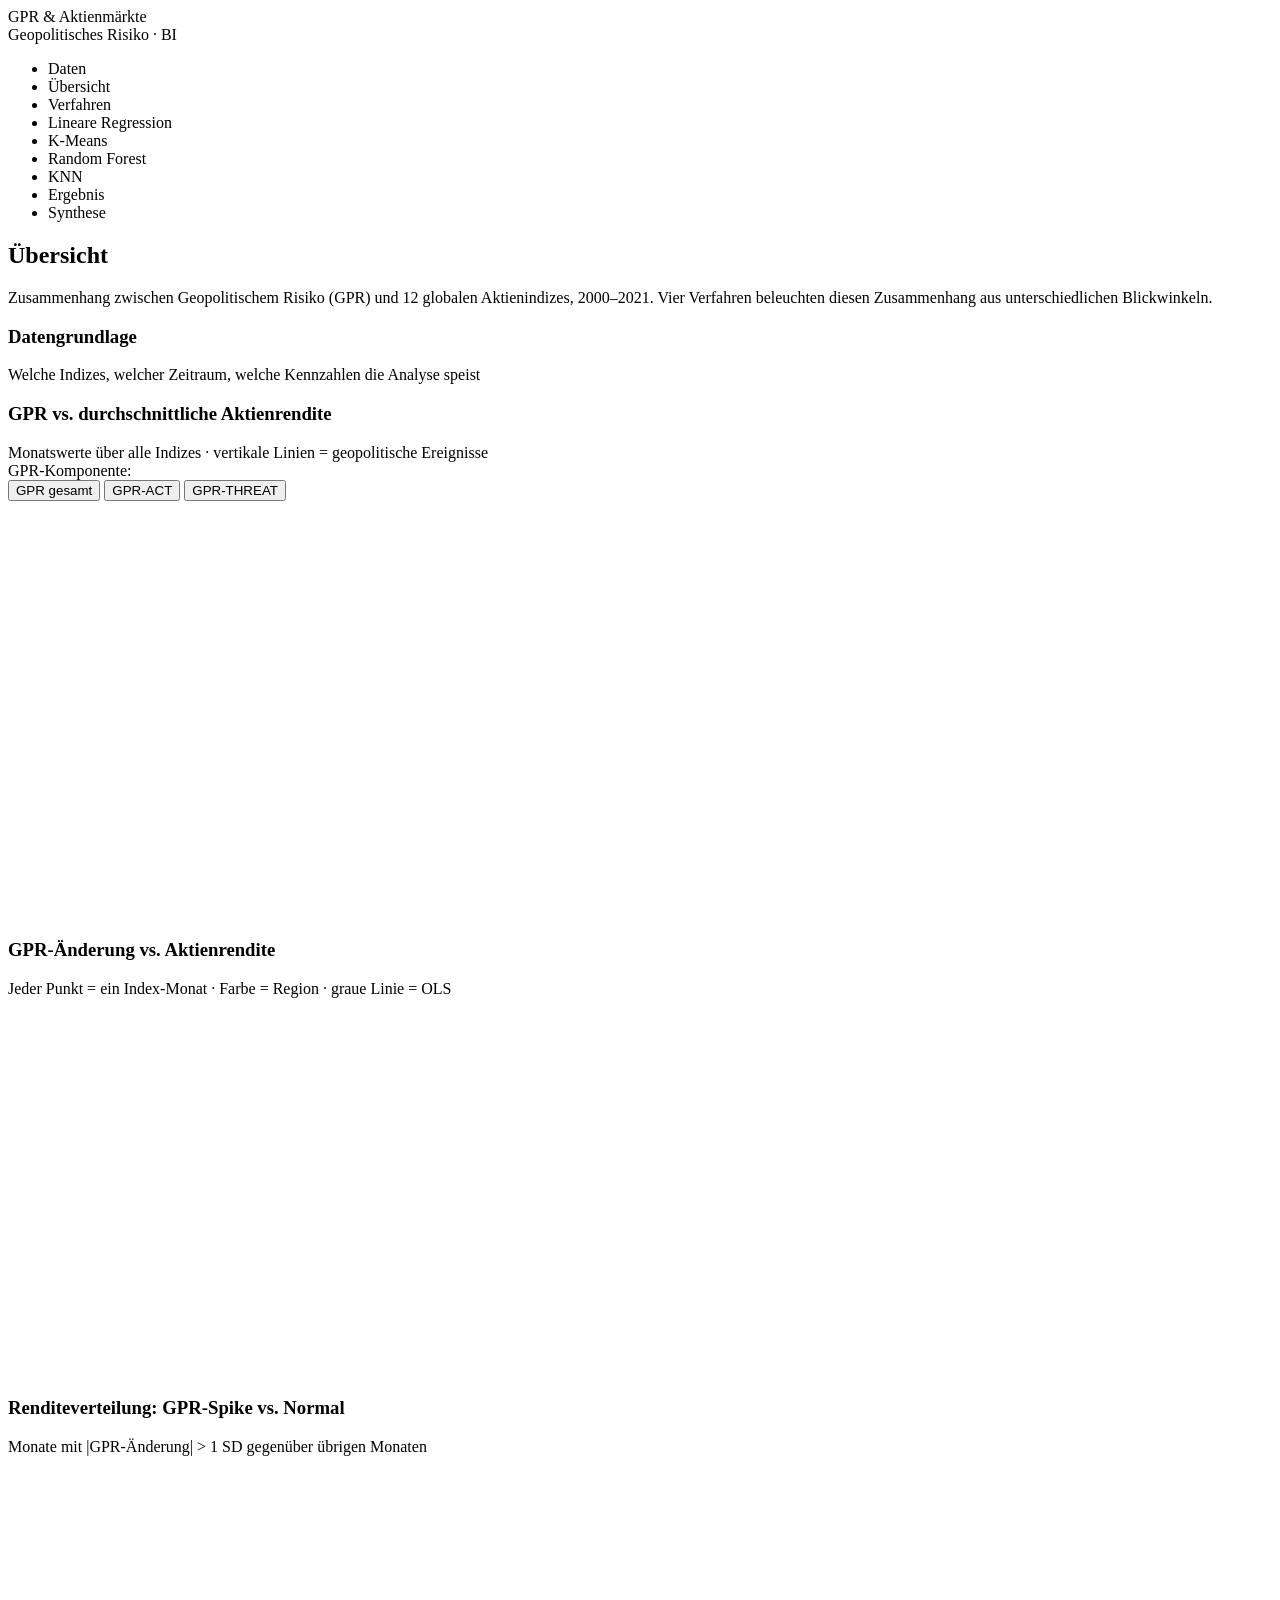
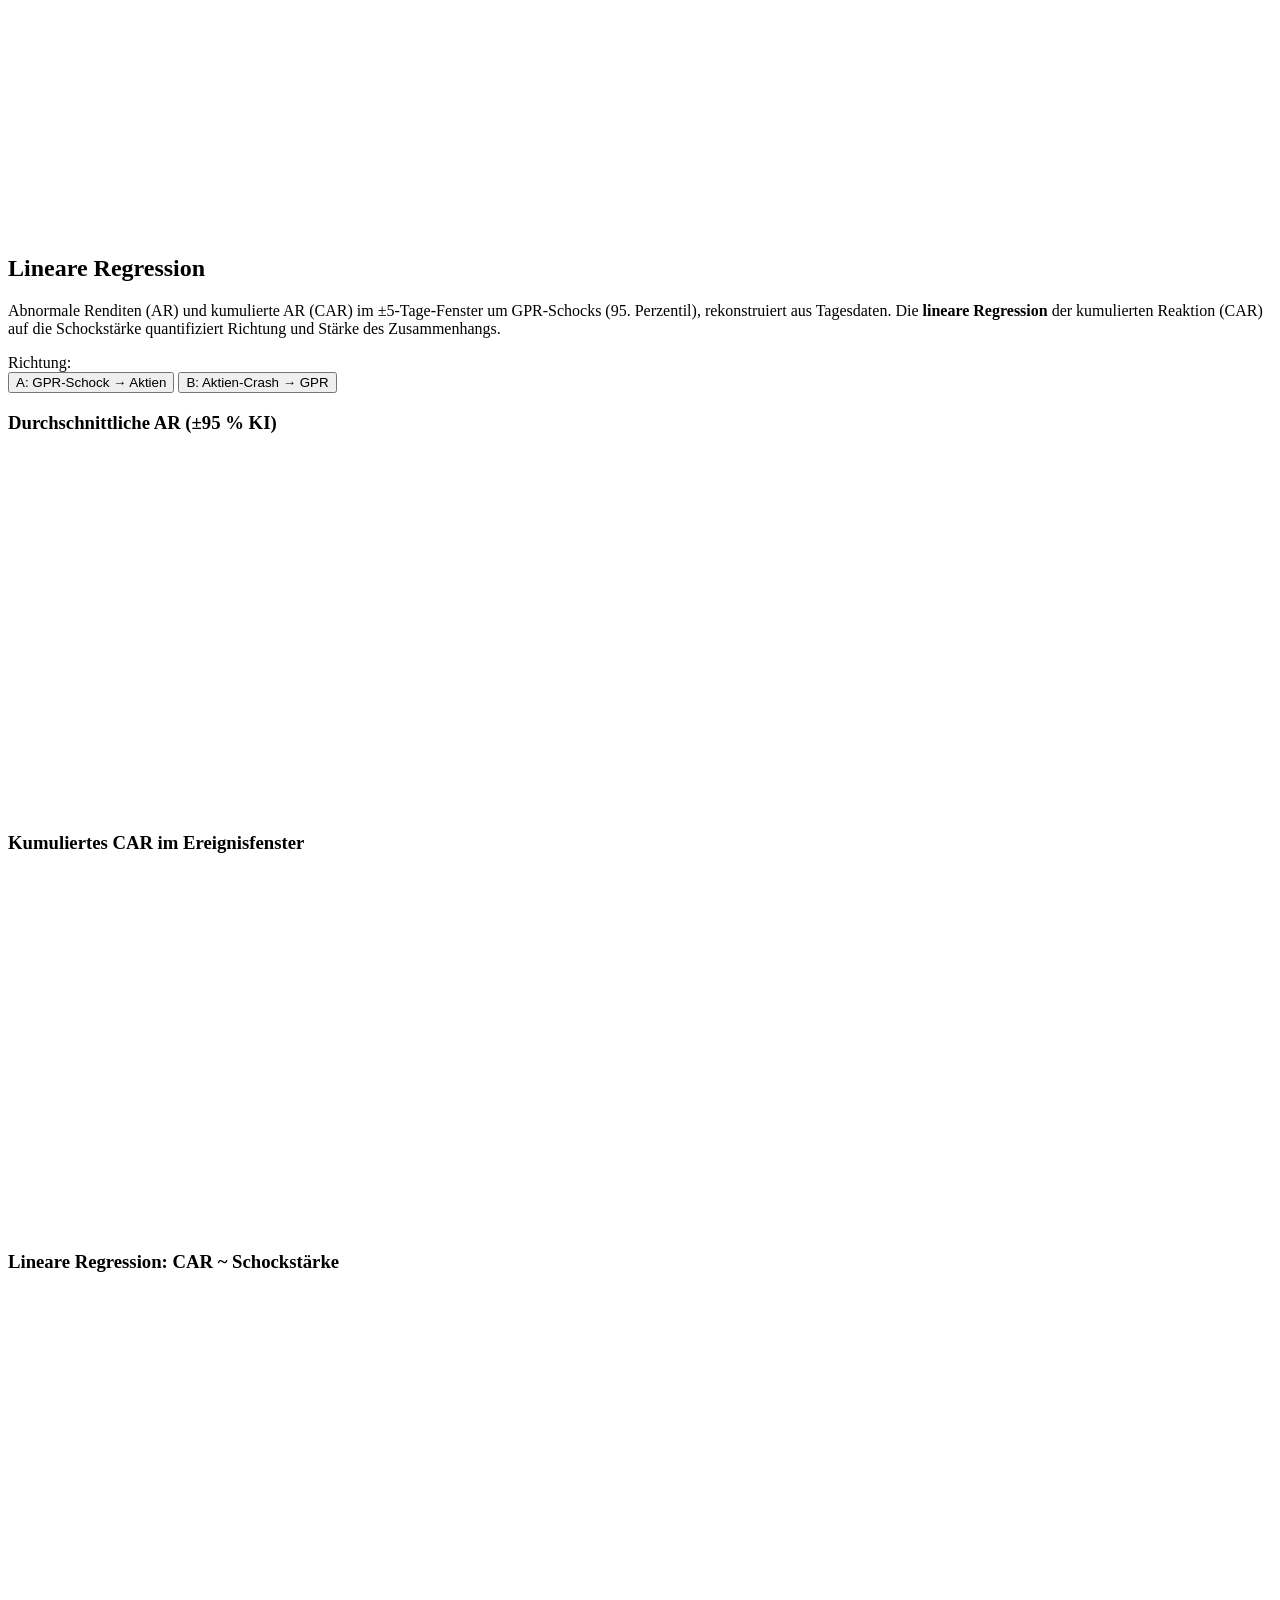
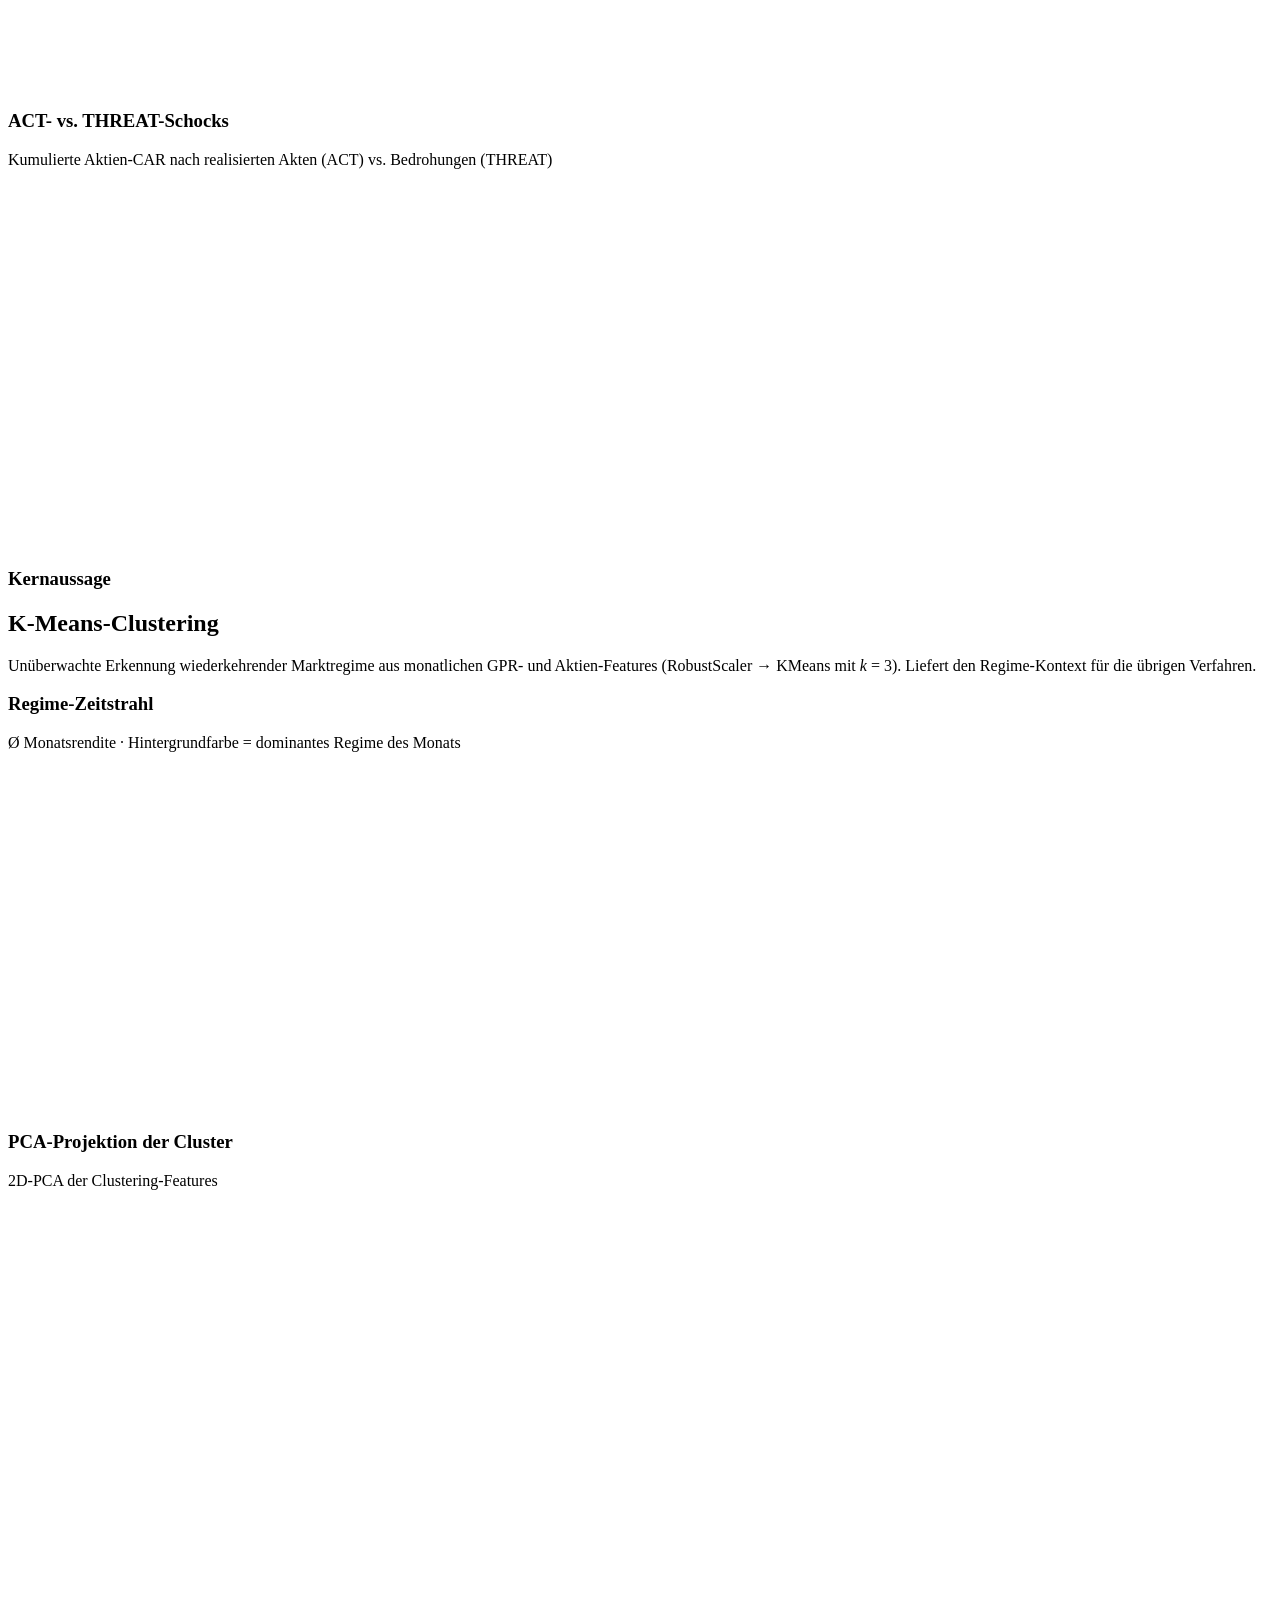
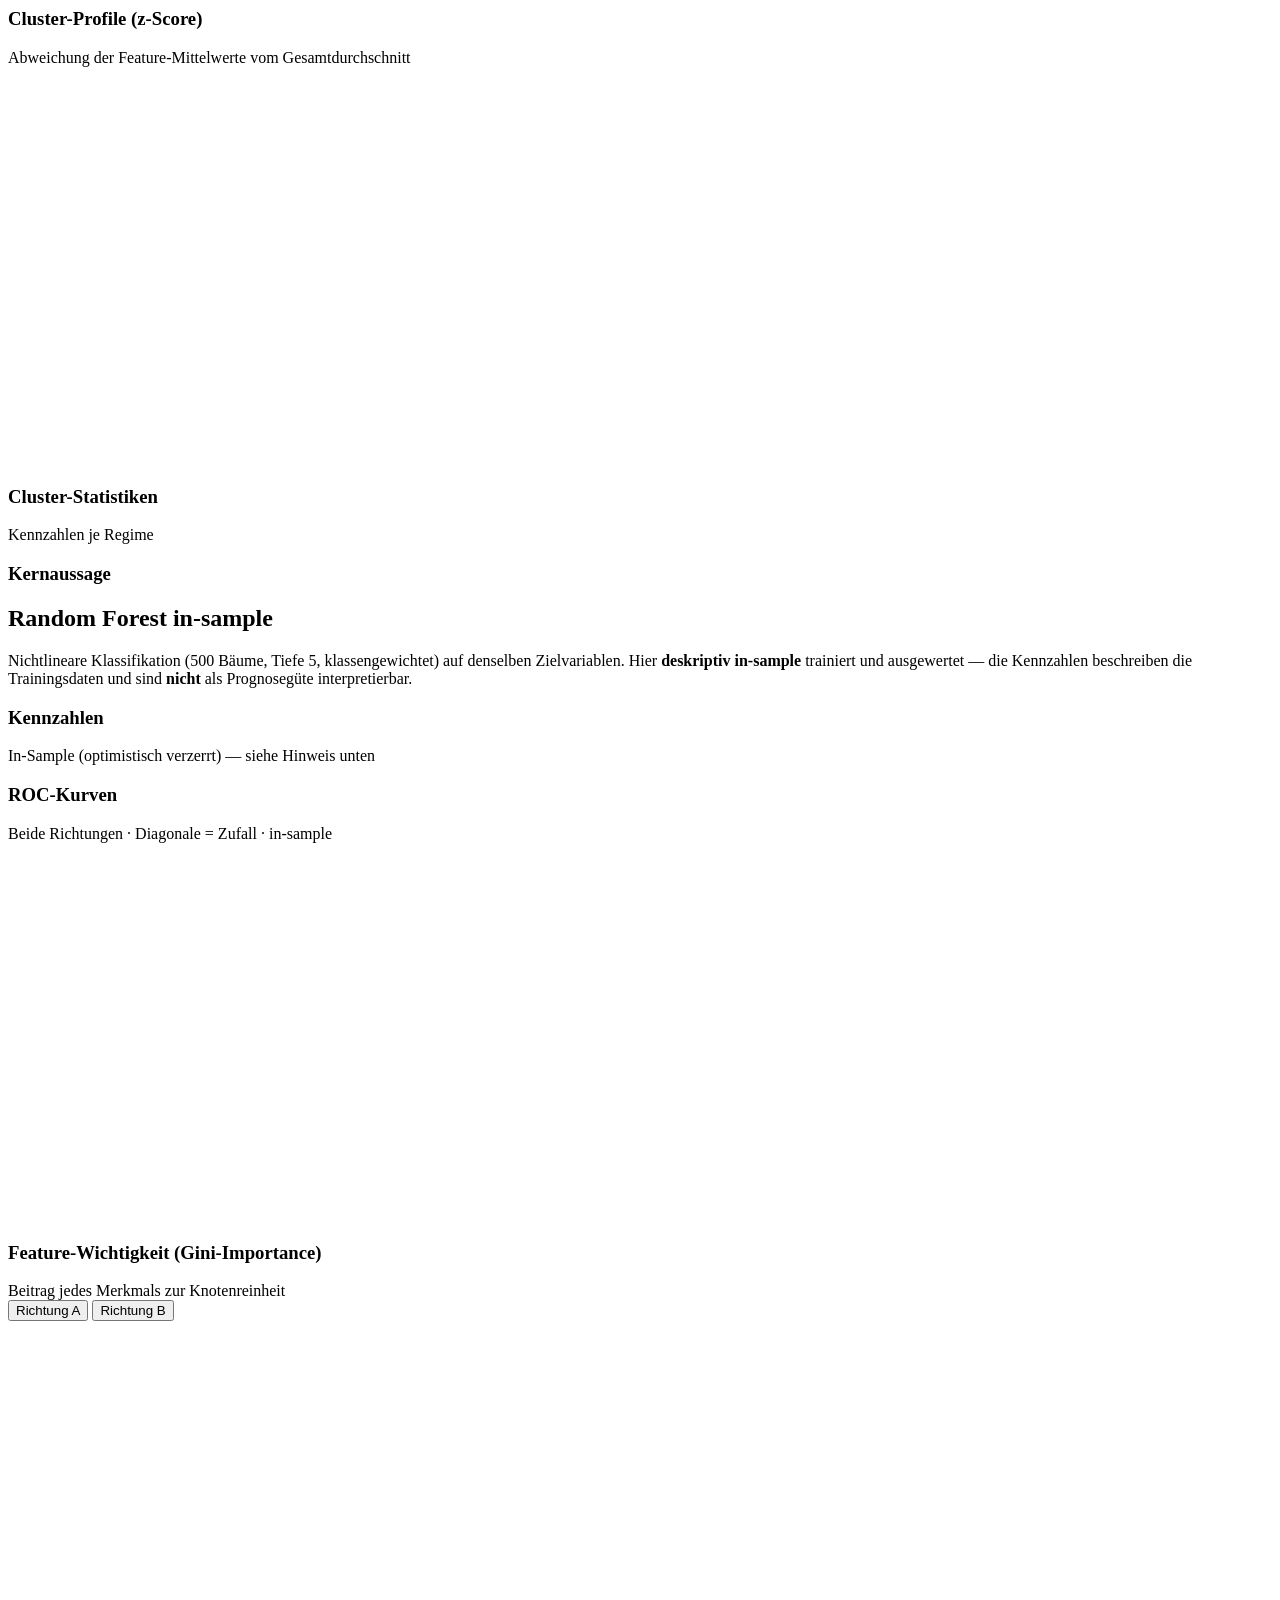
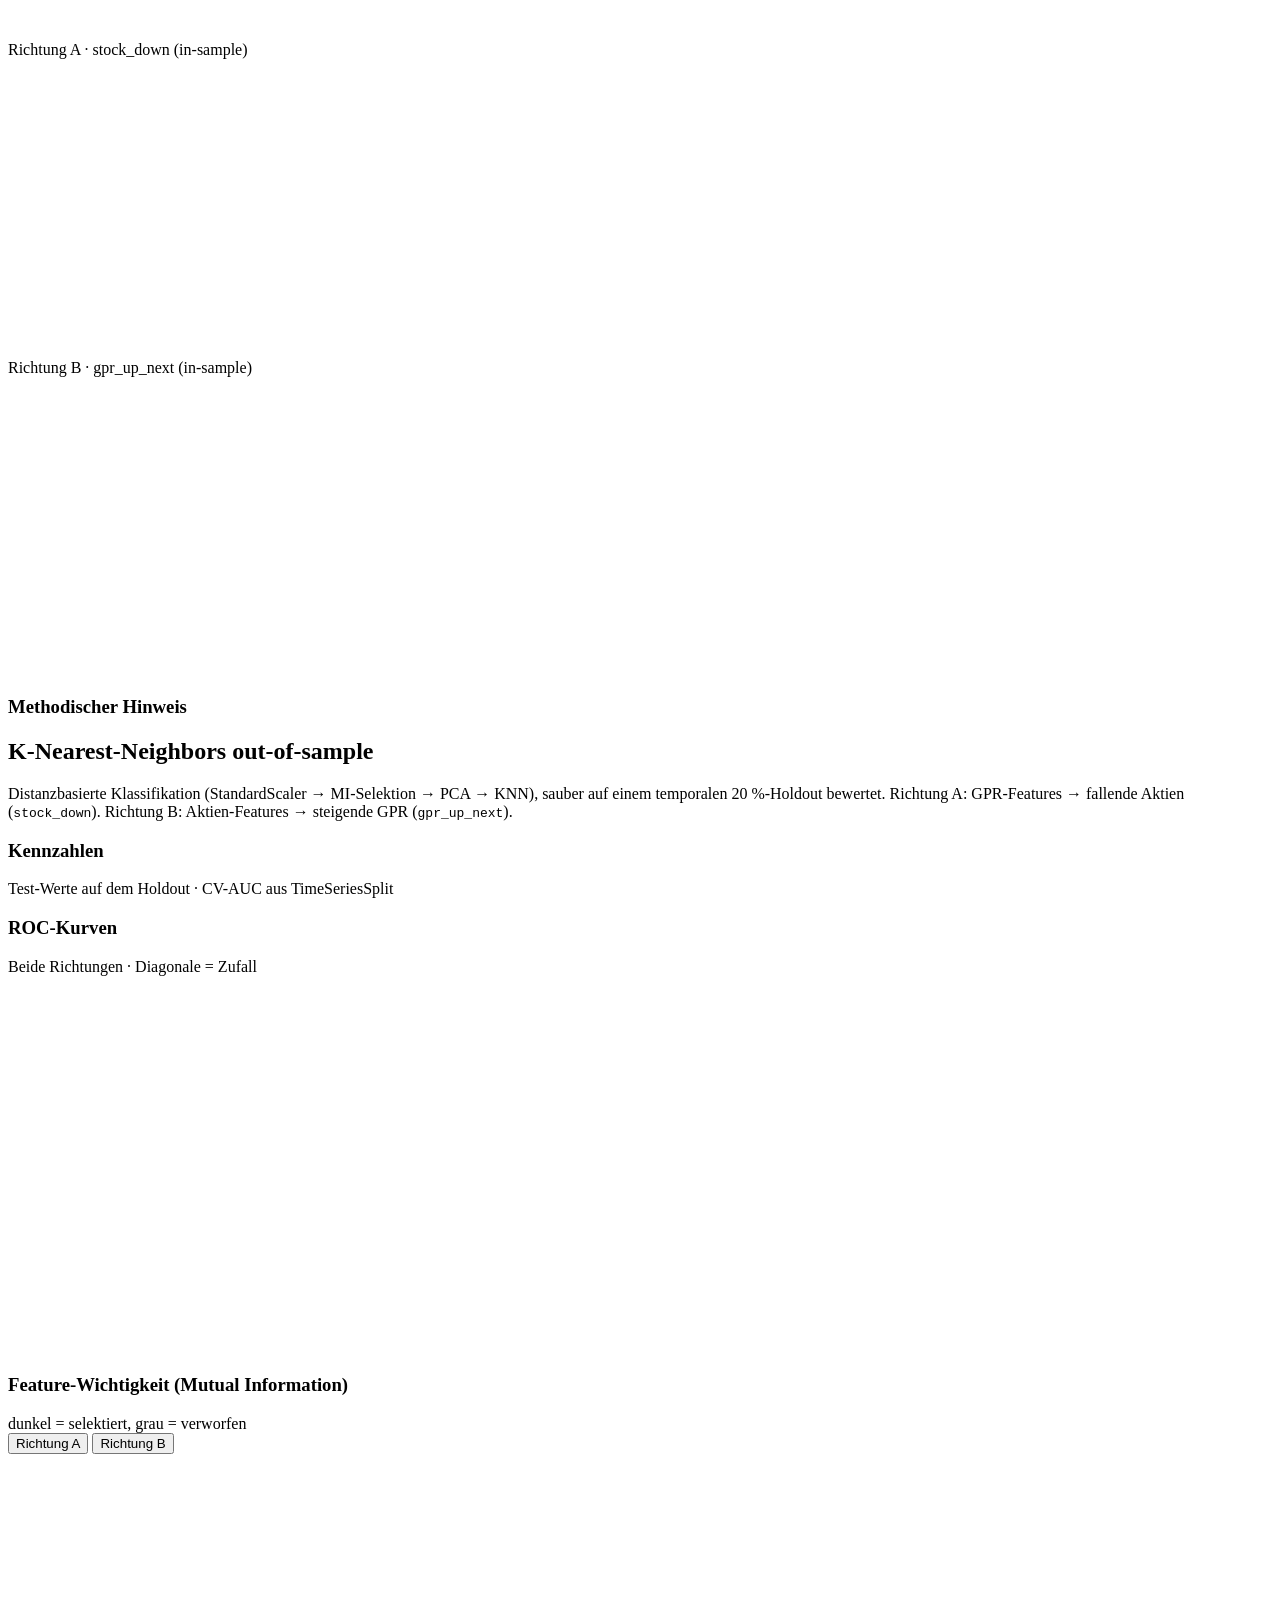
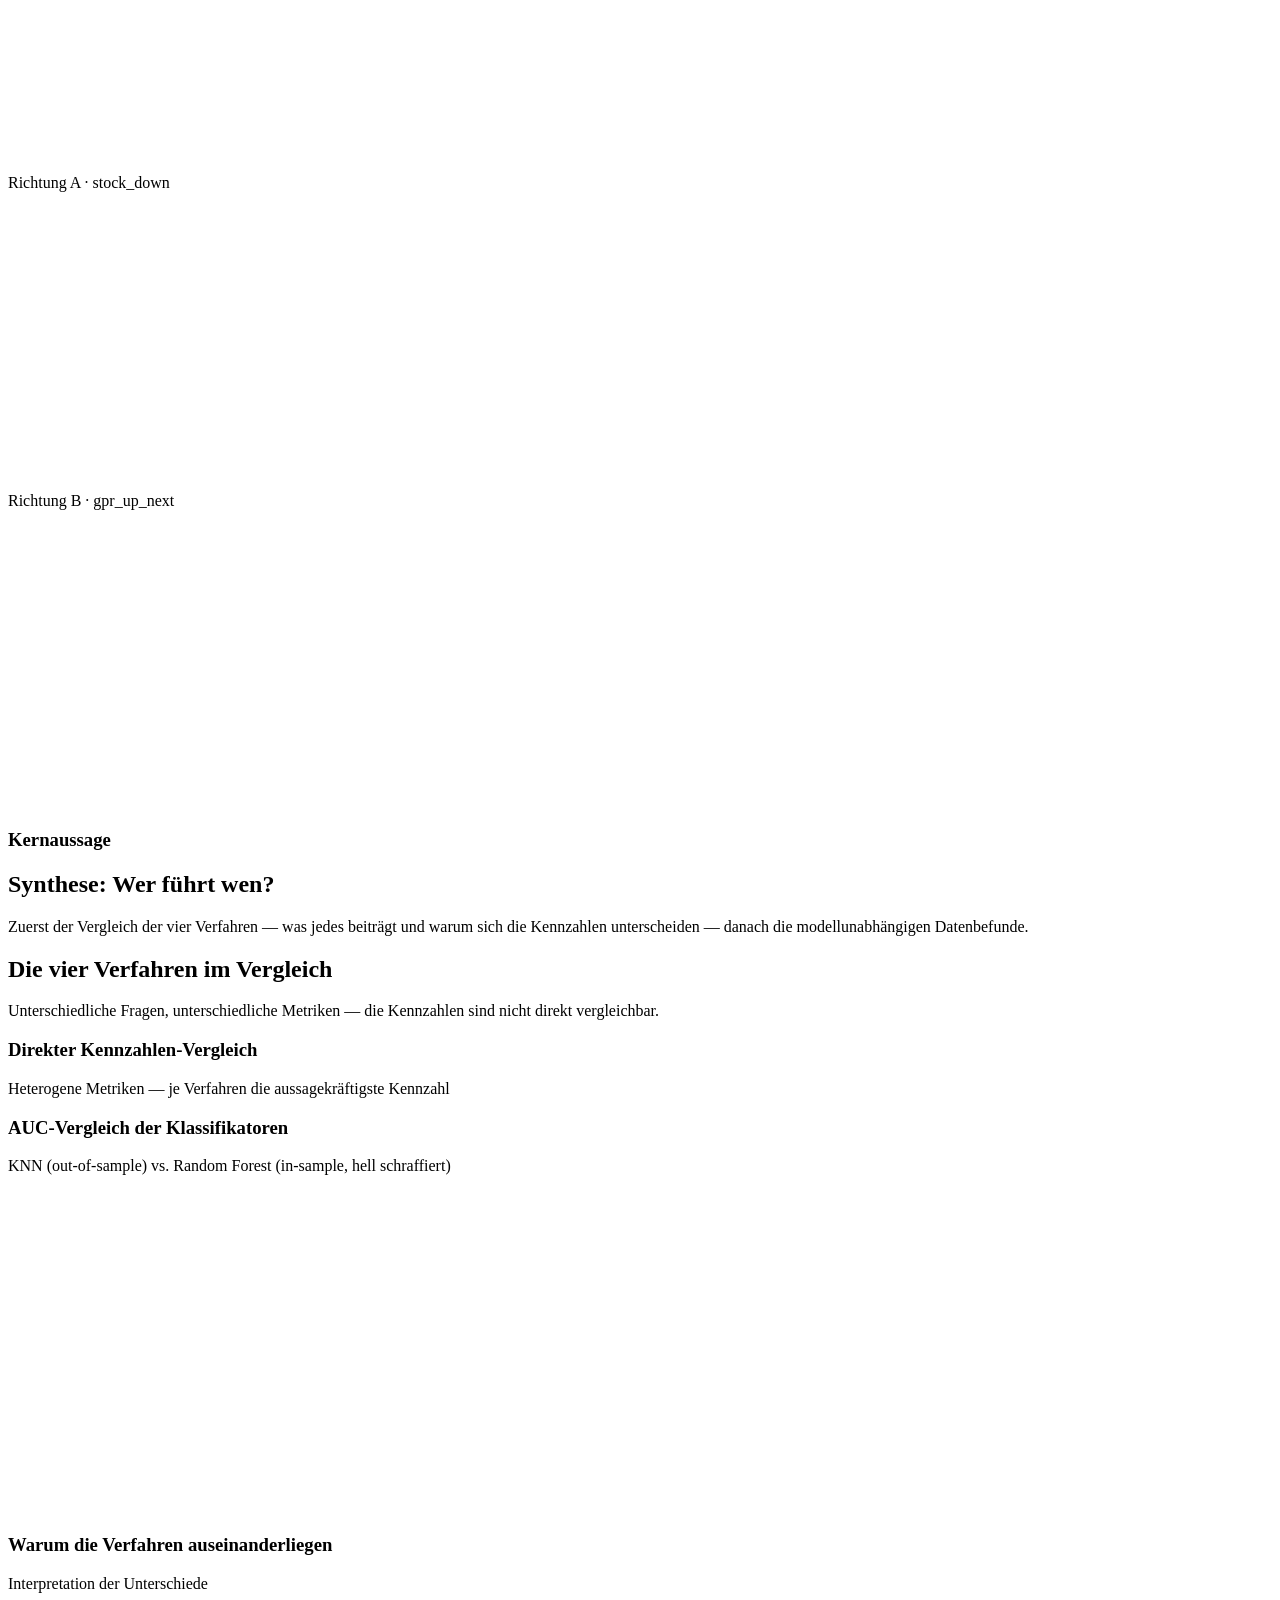
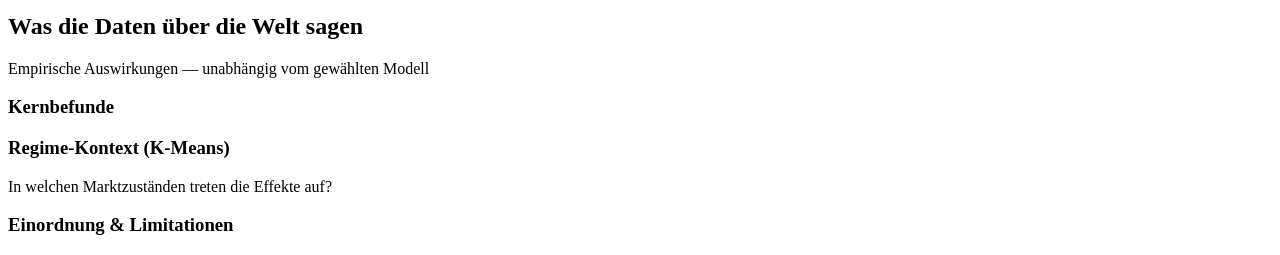
==== index.html @ 1acfd1d3 "move index" ====
<!DOCTYPE html>
<html lang="de">
<head>
  <meta charset="UTF-8">
  <meta name="viewport" content="width=device-width, initial-scale=1.0">
  <title>GPR &amp; Aktienmärkte</title>
  <link rel="stylesheet" href="styles.css">
  <script src="plotly.min.js" charset="utf-8"></script>
</head>
<body>
<div class="app">
  <!-- ===================== SIDEBAR ===================== -->
  <aside class="sidebar">
    <div class="sidebar-title">GPR &amp; Aktienmärkte</div>
    <div class="sidebar-subtitle">Geopolitisches Risiko · BI</div>

    <ul class="nav" id="nav">
      <li class="nav-group">Daten</li>
      <li class="nav-item active" data-target="overview">Übersicht</li>
      <li class="nav-group">Verfahren</li>
      <li class="nav-item" data-target="events">Lineare Regression</li>
      <li class="nav-item" data-target="kmeans">K-Means</li>
      <li class="nav-item" data-target="rf">Random Forest</li>
      <li class="nav-item" data-target="knn">KNN</li>
      <li class="nav-group">Ergebnis</li>
      <li class="nav-item" data-target="synthesis">Synthese</li>
    </ul>

    <div class="sidebar-foot" id="foot"></div>
  </aside>

  <!-- ===================== MAIN ===================== -->
  <main class="main">

    <!-- 1. ÜBERSICHT -->
    <section class="section active" id="overview">
      <div class="section-header">
        <h1>Übersicht</h1>
        <p>Zusammenhang zwischen Geopolitischem Risiko (GPR) und 12 globalen Aktienindizes, 2000–2021. Vier Verfahren beleuchten diesen Zusammenhang aus unterschiedlichen Blickwinkeln.</p>
      </div>
      <div class="kpi-row" id="kpi-row"></div>

      <div class="grid cols-1">
        <div class="card">
          <h3>Datengrundlage</h3>
          <div class="card-sub">Welche Indizes, welcher Zeitraum, welche Kennzahlen die Analyse speist</div>
          <div class="databasis" id="ov-databasis"></div>
        </div>
      </div>

      <div class="grid cols-1">
        <div class="card">
          <h3>GPR vs. durchschnittliche Aktienrendite</h3>
          <div class="card-sub">Monatswerte über alle Indizes · vertikale Linien = geopolitische Ereignisse</div>
          <div class="controls">
            <label>GPR-Komponente:</label>
            <div class="toggle-group" id="ov-gpr-toggle">
              <button class="active" data-v="gprd_mean">GPR gesamt</button>
              <button data-v="gprd_act_mean">GPR-ACT</button>
              <button data-v="gprd_threat_mean">GPR-THREAT</button>
            </div>
          </div>
          <div class="chart" id="ov-timeseries" style="height:420px"></div>
        </div>
      </div>

      <div class="grid cols-2">
        <div class="card">
          <h3>GPR-Änderung vs. Aktienrendite</h3>
          <div class="card-sub">Jeder Punkt = ein Index-Monat · Farbe = Region · graue Linie = OLS</div>
          <div class="chart" id="ov-scatter" style="height:380px"></div>
        </div>
        <div class="card">
          <h3>Renditeverteilung: GPR-Spike vs. Normal</h3>
          <div class="card-sub">Monate mit |GPR-Änderung| &gt; 1 SD gegenüber übrigen Monaten</div>
          <div class="chart" id="ov-box" style="height:380px"></div>
        </div>
      </div>
    </section>

    <!-- 2. LINEARE REGRESSION (Event-Studie) -->
    <section class="section" id="events">
      <div class="section-header">
        <h1>Lineare Regression</h1>
        <p>Abnormale Renditen (AR) und kumulierte AR (CAR) im ±5-Tage-Fenster um GPR-Schocks (95. Perzentil), rekonstruiert aus Tagesdaten. Die <b>lineare Regression</b> der kumulierten Reaktion (CAR) auf die Schockstärke quantifiziert Richtung und Stärke des Zusammenhangs.</p>
      </div>

      <div class="controls">
        <label>Richtung:</label>
        <div class="toggle-group" id="ev-dir-toggle">
          <button class="active" data-v="A">A: GPR-Schock → Aktien</button>
          <button data-v="B">B: Aktien-Crash → GPR</button>
        </div>
      </div>

      <div class="grid cols-2">
        <div class="card">
          <h3>Durchschnittliche AR (±95 % KI)</h3>
          <div class="card-sub" id="ev-ar-sub"></div>
          <div class="chart" id="ev-ar" style="height:360px"></div>
        </div>
        <div class="card">
          <h3>Kumuliertes CAR im Ereignisfenster</h3>
          <div class="card-sub" id="ev-car-sub"></div>
          <div class="chart" id="ev-car" style="height:360px"></div>
        </div>
      </div>

      <div class="grid cols-1">
        <div class="card">
          <h3>Lineare Regression: CAR ~ Schockstärke</h3>
          <div class="card-sub" id="ev-reg-sub"></div>
          <div class="chart" id="ev-reg" style="height:400px"></div>
        </div>
      </div>

      <div class="grid cols-1">
        <div class="card">
          <h3>ACT- vs. THREAT-Schocks</h3>
          <div class="card-sub">Kumulierte Aktien-CAR nach realisierten Akten (ACT) vs. Bedrohungen (THREAT)</div>
          <div class="chart" id="ev-actthreat" style="height:380px"></div>
        </div>
      </div>

      <div class="grid cols-1">
        <div class="card">
          <h3>Kernaussage</h3>
          <div class="info" id="ev-verdict" style="margin-top:4px"></div>
        </div>
      </div>
    </section>

    <!-- 3. K-MEANS -->
    <section class="section" id="kmeans">
      <div class="section-header">
        <h1>K-Means-Clustering <span class="badge" id="km-badge"></span></h1>
        <p>Unüberwachte Erkennung wiederkehrender Marktregime aus monatlichen GPR- und Aktien-Features (RobustScaler → KMeans mit <i>k</i> = 3). Liefert den Regime-Kontext für die übrigen Verfahren.</p>
      </div>

      <div class="grid cols-1">
        <div class="card">
          <h3>Regime-Zeitstrahl</h3>
          <div class="card-sub">Ø Monatsrendite · Hintergrundfarbe = dominantes Regime des Monats</div>
          <div class="chart" id="km-timeline" style="height:360px"></div>
        </div>
      </div>

      <div class="grid cols-2">
        <div class="card">
          <h3>PCA-Projektion der Cluster</h3>
          <div class="card-sub" id="km-pca-sub">2D-PCA der Clustering-Features</div>
          <div class="chart" id="km-pca" style="height:400px"></div>
        </div>
        <div class="card">
          <h3>Cluster-Profile (z-Score)</h3>
          <div class="card-sub">Abweichung der Feature-Mittelwerte vom Gesamtdurchschnitt</div>
          <div class="chart" id="km-profiles" style="height:400px"></div>
        </div>
      </div>

      <div class="grid cols-1">
        <div class="card">
          <h3>Cluster-Statistiken</h3>
          <div class="card-sub">Kennzahlen je Regime</div>
          <table class="data" id="km-table"></table>
        </div>
      </div>

      <div class="grid cols-1">
        <div class="card">
          <h3>Kernaussage</h3>
          <div class="info" id="km-verdict" style="margin-top:4px"></div>
        </div>
      </div>
    </section>

    <!-- 4. RANDOM FOREST -->
    <section class="section" id="rf">
      <div class="section-header">
        <h1>Random Forest <span class="badge muted">in-sample</span></h1>
        <p>Nichtlineare Klassifikation (500 Bäume, Tiefe 5, klassengewichtet) auf denselben Zielvariablen. Hier <b>deskriptiv in-sample</b> trainiert und ausgewertet — die Kennzahlen beschreiben die Trainingsdaten und sind <b>nicht</b> als Prognosegüte interpretierbar.</p>
      </div>

      <div class="grid cols-1">
        <div class="card">
          <h3>Kennzahlen</h3>
          <div class="card-sub">In-Sample (optimistisch verzerrt) — siehe Hinweis unten</div>
          <table class="data" id="rf-table"></table>
        </div>
      </div>

      <div class="grid cols-2">
        <div class="card">
          <h3>ROC-Kurven</h3>
          <div class="card-sub">Beide Richtungen · Diagonale = Zufall · in-sample</div>
          <div class="chart" id="rf-roc" style="height:380px"></div>
        </div>
        <div class="card">
          <h3>Feature-Wichtigkeit (Gini-Importance)</h3>
          <div class="card-sub">Beitrag jedes Merkmals zur Knotenreinheit</div>
          <div class="controls">
            <div class="toggle-group" id="rf-fi-toggle">
              <button class="active" data-v="A">Richtung A</button>
              <button data-v="B">Richtung B</button>
            </div>
          </div>
          <div class="chart" id="rf-fi" style="height:320px"></div>
        </div>
      </div>

      <div class="grid cols-2">
        <div class="card">
          <div class="card-sub">Richtung A · stock_down (in-sample)</div>
          <div class="chart" id="rf-cm-a" style="height:300px"></div>
        </div>
        <div class="card">
          <div class="card-sub">Richtung B · gpr_up_next (in-sample)</div>
          <div class="chart" id="rf-cm-b" style="height:300px"></div>
        </div>
      </div>

      <div class="grid cols-1">
        <div class="card">
          <h3>Methodischer Hinweis</h3>
          <div class="info" id="rf-info" style="margin-top:4px"></div>
        </div>
      </div>
    </section>

    <!-- 5. KNN -->
    <section class="section" id="knn">
      <div class="section-header">
        <h1>K-Nearest-Neighbors <span class="badge">out-of-sample</span></h1>
        <p>Distanzbasierte Klassifikation (StandardScaler → MI-Selektion → PCA → KNN), sauber auf einem temporalen 20 %-Holdout bewertet. Richtung A: GPR-Features → fallende Aktien (<code>stock_down</code>). Richtung B: Aktien-Features → steigende GPR (<code>gpr_up_next</code>).</p>
      </div>

      <div class="grid cols-1">
        <div class="card">
          <h3>Kennzahlen</h3>
          <div class="card-sub">Test-Werte auf dem Holdout · CV-AUC aus TimeSeriesSplit</div>
          <table class="data" id="knn-table"></table>
        </div>
      </div>

      <div class="grid cols-2">
        <div class="card">
          <h3>ROC-Kurven</h3>
          <div class="card-sub">Beide Richtungen · Diagonale = Zufall</div>
          <div class="chart" id="knn-roc" style="height:380px"></div>
        </div>
        <div class="card">
          <h3>Feature-Wichtigkeit (Mutual Information)</h3>
          <div class="card-sub">dunkel = selektiert, grau = verworfen</div>
          <div class="controls">
            <div class="toggle-group" id="knn-fi-toggle">
              <button class="active" data-v="A">Richtung A</button>
              <button data-v="B">Richtung B</button>
            </div>
          </div>
          <div class="chart" id="knn-fi" style="height:320px"></div>
        </div>
      </div>

      <div class="grid cols-2">
        <div class="card">
          <div class="card-sub">Richtung A · stock_down</div>
          <div class="chart" id="knn-cm-a" style="height:300px"></div>
        </div>
        <div class="card">
          <div class="card-sub">Richtung B · gpr_up_next</div>
          <div class="chart" id="knn-cm-b" style="height:300px"></div>
        </div>
      </div>

      <div class="grid cols-1">
        <div class="card">
          <h3>Kernaussage</h3>
          <div class="info" id="knn-verdict" style="margin-top:4px"></div>
        </div>
      </div>
    </section>

    <!-- 6. SYNTHESE -->
    <section class="section" id="synthesis">
      <div class="section-header">
        <h1>Synthese: Wer führt wen?</h1>
        <p>Zuerst der Vergleich der vier Verfahren — was jedes beiträgt und warum sich die Kennzahlen unterscheiden — danach die modellunabhängigen Datenbefunde.</p>
      </div>

      <!-- ① Antwort-Banner -->
      <div class="verdict-banner" id="syn-banner"></div>

      <!-- ② Algorithmen-Vergleich -->
      <h2 class="syn-h2">Die vier Verfahren im Vergleich</h2>
      <div class="syn-sub">Unterschiedliche Fragen, unterschiedliche Metriken — die Kennzahlen sind nicht direkt vergleichbar.</div>
      <div class="method-row" id="syn-methods"></div>

      <div class="grid cols-1">
        <div class="card">
          <h3>Direkter Kennzahlen-Vergleich</h3>
          <div class="card-sub">Heterogene Metriken — je Verfahren die aussagekräftigste Kennzahl</div>
          <table class="data" id="syn-table"></table>
        </div>
      </div>

      <div class="grid cols-2">
        <div class="card">
          <h3>AUC-Vergleich der Klassifikatoren</h3>
          <div class="card-sub">KNN (out-of-sample) vs. Random Forest (in-sample, hell schraffiert)</div>
          <div class="chart" id="syn-auc" style="height:340px"></div>
        </div>
        <div class="card">
          <h3>Warum die Verfahren auseinanderliegen</h3>
          <div class="card-sub">Interpretation der Unterschiede</div>
          <div class="info" id="syn-verdict" style="margin-top:4px"></div>
        </div>
      </div>

      <!-- ③ Datenbefunde -->
      <h2 class="syn-h2">Was die Daten über die Welt sagen</h2>
      <div class="syn-sub">Empirische Auswirkungen — unabhängig vom gewählten Modell</div>
      <div class="grid cols-2">
        <div class="card">
          <h3>Kernbefunde</h3>
          <div class="info" id="syn-data" style="margin-top:4px"></div>
        </div>
        <div class="card">
          <h3>Regime-Kontext (K-Means)</h3>
          <div class="card-sub">In welchen Marktzuständen treten die Effekte auf?</div>
          <div class="info" id="syn-regime" style="margin-top:4px"></div>
        </div>
      </div>

      <!-- ④ Limitationen -->
      <div class="grid cols-1">
        <div class="card">
          <h3>Einordnung &amp; Limitationen</h3>
          <div class="info warn" id="syn-limits" style="margin-top:4px"></div>
        </div>
      </div>
    </section>

  </main>
</div>

<script src="data.js"></script>
<script src="app.js"></script>
</body>
</html>
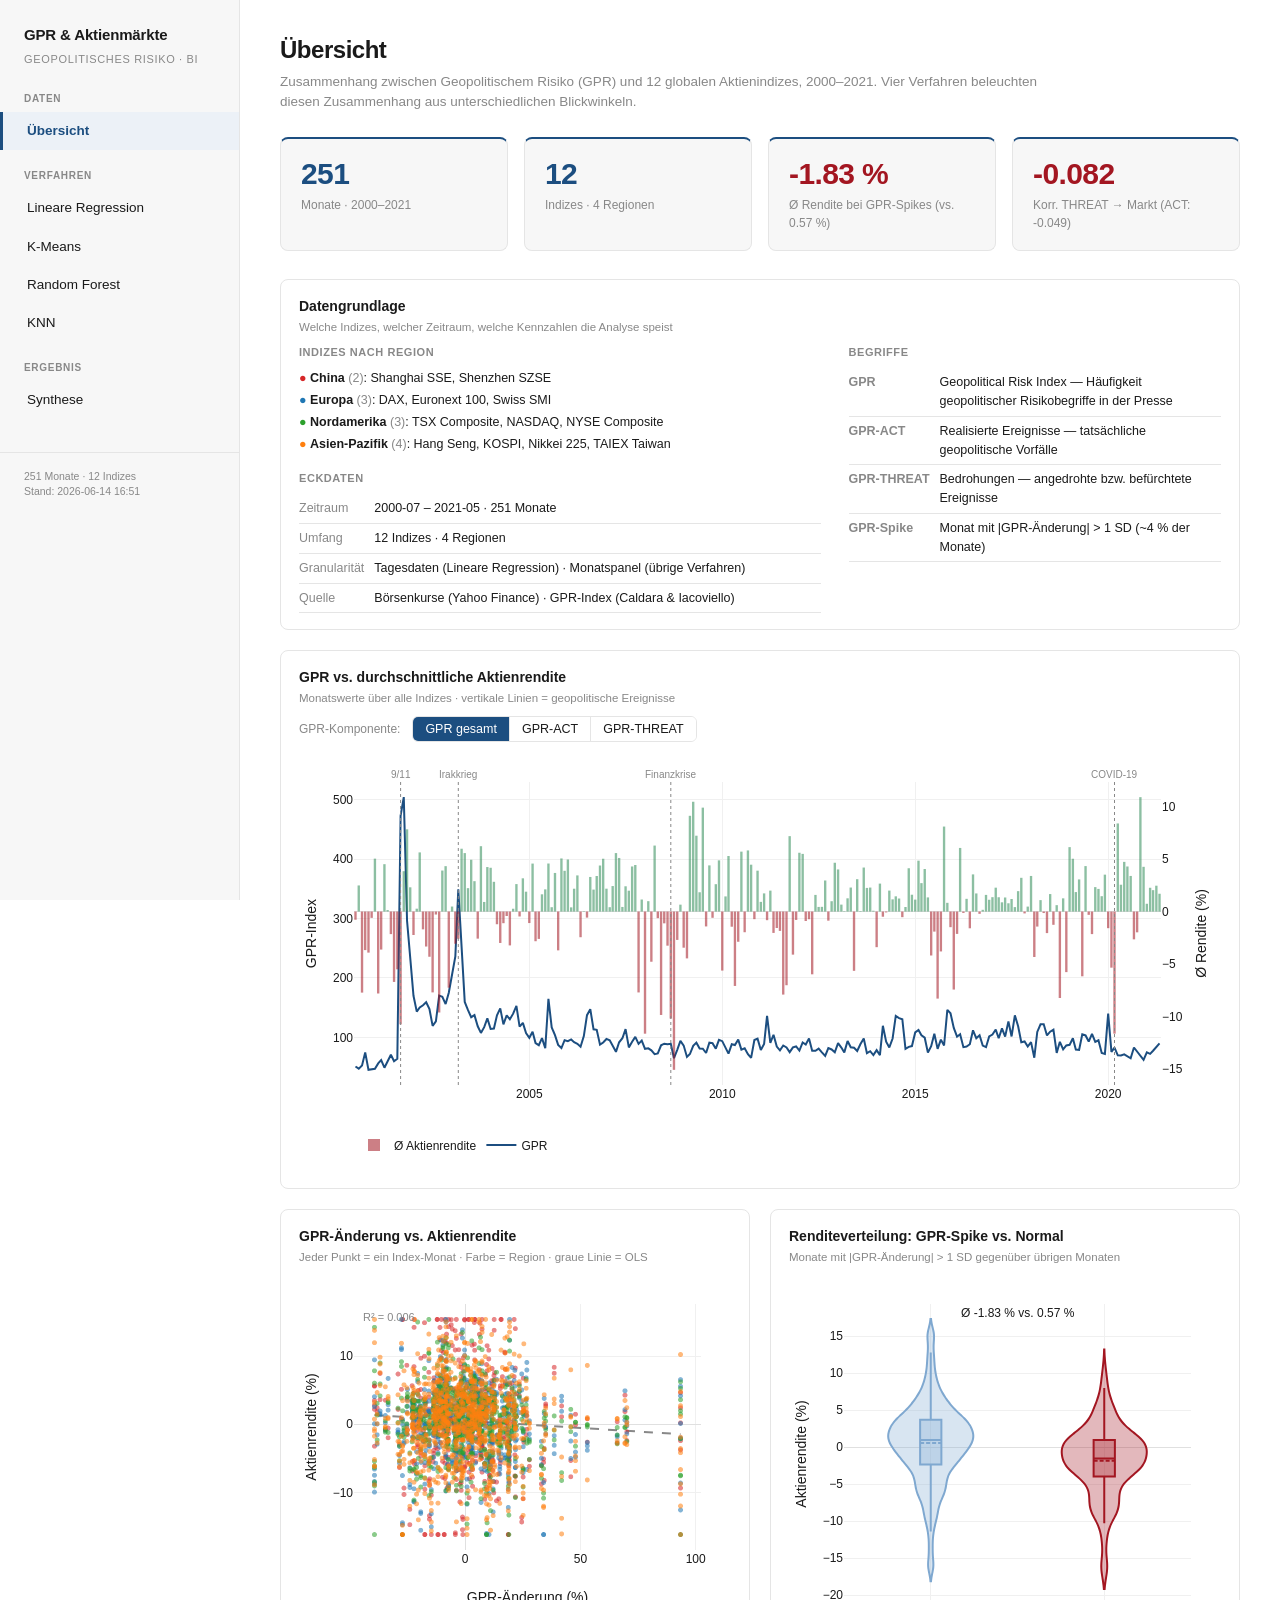
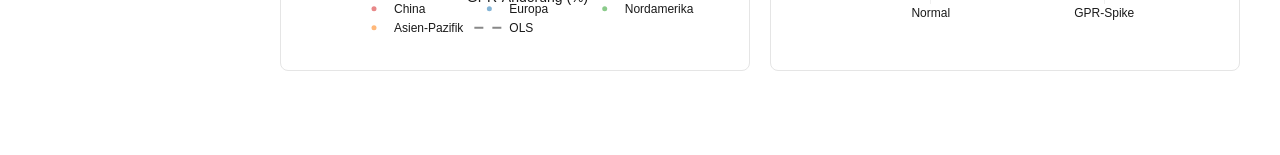
==== commit 4dd86d81: "Anpassung Dashboard" ====
--- a/index.html
+++ b/index.html
@@ -32,7 +32,7 @@
   <!-- ===================== MAIN ===================== -->
   <main class="main">
 
-    <!-- 1. ÜBERSICHT -->
+    <!-- ÜBERSICHT -->
     <section class="section active" id="overview">
       <div class="section-header">
         <h1>Übersicht</h1>
@@ -178,13 +178,13 @@
     <section class="section" id="rf">
       <div class="section-header">
         <h1>Random Forest <span class="badge muted">in-sample</span></h1>
-        <p>Nichtlineare Klassifikation (500 Bäume, Tiefe 5, klassengewichtet) auf denselben Zielvariablen. Hier <b>deskriptiv in-sample</b> trainiert und ausgewertet — die Kennzahlen beschreiben die Trainingsdaten und sind <b>nicht</b> als Prognosegüte interpretierbar.</p>
+        <p>Nichtlineare Klassifikation (500 Bäume, Tiefe 5, klassengewichtet) auf denselben Zielvariablen. Hier <b>deskriptiv in-sample</b> trainiert und ausgewertet, die Kennzahlen beschreiben die Trainingsdaten und sind <b>nicht</b> als Prognosegüte interpretierbar.</p>
       </div>
 
       <div class="grid cols-1">
         <div class="card">
           <h3>Kennzahlen</h3>
-          <div class="card-sub">In-Sample (optimistisch verzerrt) — siehe Hinweis unten</div>
+          <div class="card-sub">In-Sample (optimistisch verzerrt), siehe Hinweis unten</div>
           <table class="data" id="rf-table"></table>
         </div>
       </div>
@@ -284,7 +284,7 @@
     <section class="section" id="synthesis">
       <div class="section-header">
         <h1>Synthese: Wer führt wen?</h1>
-        <p>Zuerst der Vergleich der vier Verfahren — was jedes beiträgt und warum sich die Kennzahlen unterscheiden — danach die modellunabhängigen Datenbefunde.</p>
+        <p>Zuerst der Vergleich der vier Verfahren, was jedes beiträgt und warum sich die Kennzahlen unterscheiden, danach die modellunabhängigen Datenbefunde.</p>
       </div>
 
       <!-- ① Antwort-Banner -->
@@ -292,13 +292,13 @@
 
       <!-- ② Algorithmen-Vergleich -->
       <h2 class="syn-h2">Die vier Verfahren im Vergleich</h2>
-      <div class="syn-sub">Unterschiedliche Fragen, unterschiedliche Metriken — die Kennzahlen sind nicht direkt vergleichbar.</div>
+      <div class="syn-sub">Unterschiedliche Fragen, unterschiedliche Metriken, die Kennzahlen sind nicht direkt vergleichbar.</div>
       <div class="method-row" id="syn-methods"></div>
 
       <div class="grid cols-1">
         <div class="card">
           <h3>Direkter Kennzahlen-Vergleich</h3>
-          <div class="card-sub">Heterogene Metriken — je Verfahren die aussagekräftigste Kennzahl</div>
+          <div class="card-sub">Heterogene Metriken, je Verfahren die aussagekräftigste Kennzahl</div>
           <table class="data" id="syn-table"></table>
         </div>
       </div>
@@ -318,7 +318,7 @@
 
       <!-- ③ Datenbefunde -->
       <h2 class="syn-h2">Was die Daten über die Welt sagen</h2>
-      <div class="syn-sub">Empirische Auswirkungen — unabhängig vom gewählten Modell</div>
+      <div class="syn-sub">Empirische Auswirkungen, unabhängig vom gewählten Modell</div>
       <div class="grid cols-2">
         <div class="card">
           <h3>Kernbefunde</h3>
--- a/styles.css
+++ b/styles.css
@@ -0,0 +1,270 @@
+/* ===================================================================
+   GPR & Aktienmärkte — Dashboard Styles
+   Minimalistisches Design-System
+   =================================================================== */
+
+:root {
+  --bg: #FFFFFF;
+  --surface: #F7F7F7;
+  --border: #E5E5E5;
+  --text: #1A1A1A;
+  --text-muted: #888888;
+  --accent: #1C4E80;
+  --accent2: #A31621;
+  --positive: #2E8B57;
+  --negative: #A31621;
+}
+
+* { box-sizing: border-box; margin: 0; padding: 0; }
+
+html, body {
+  font-family: -apple-system, BlinkMacSystemFont, "Segoe UI", Roboto, Helvetica, Arial, sans-serif;
+  color: var(--text);
+  background: var(--bg);
+  font-size: 14px;
+  line-height: 1.5;
+}
+
+/* ---------- Layout ---------- */
+.app { display: flex; min-height: 100vh; }
+
+.sidebar {
+  width: 240px;
+  flex-shrink: 0;
+  background: var(--surface);
+  border-right: 1px solid var(--border);
+  padding: 24px 0;
+  position: sticky;
+  top: 0;
+  height: 100vh;
+  overflow-y: auto;
+}
+
+.sidebar-title {
+  padding: 0 24px 4px;
+  font-size: 15px;
+  font-weight: 600;
+  letter-spacing: -0.01em;
+}
+.sidebar-subtitle {
+  padding: 0 24px 20px;
+  font-size: 11px;
+  color: var(--text-muted);
+  text-transform: uppercase;
+  letter-spacing: 0.06em;
+}
+
+.nav { list-style: none; }
+.nav-group {
+  padding: 0 24px;
+  margin: 18px 0 6px;
+  font-size: 10px;
+  text-transform: uppercase;
+  letter-spacing: 0.07em;
+  color: var(--text-muted);
+  font-weight: 600;
+}
+.nav-group:first-child { margin-top: 4px; }
+.nav-item {
+  padding: 9px 24px;
+  cursor: pointer;
+  font-size: 13.5px;
+  color: var(--text);
+  border-left: 3px solid transparent;
+  transition: background 0.12s, border-color 0.12s;
+  user-select: none;
+}
+.nav-item:hover { background: #EFEFEF; }
+.nav-item.active {
+  border-left-color: var(--accent);
+  background: #ECF1F7;
+  font-weight: 600;
+  color: var(--accent);
+}
+
+.sidebar-foot {
+  margin-top: 32px;
+  padding: 16px 24px 0;
+  font-size: 10.5px;
+  color: var(--text-muted);
+  border-top: 1px solid var(--border);
+}
+
+/* ---------- Main ---------- */
+.main {
+  flex: 1;
+  padding: 32px 40px 64px;
+  max-width: 1500px;
+}
+.section { display: none; }
+.section.active { display: block; animation: fade 0.25s ease; }
+@keyframes fade { from { opacity: 0; transform: translateY(4px); } to { opacity: 1; transform: none; } }
+
+.section-header { margin-bottom: 24px; }
+.section-header h1 {
+  font-size: 24px;
+  font-weight: 600;
+  letter-spacing: -0.02em;
+}
+.section-header p {
+  color: var(--text-muted);
+  font-size: 13.5px;
+  margin-top: 4px;
+  max-width: 760px;
+}
+
+/* ---------- KPI cards ---------- */
+.kpi-row { display: grid; grid-template-columns: repeat(4, 1fr); gap: 16px; margin-bottom: 28px; }
+.kpi {
+  background: var(--surface);
+  border: 1px solid var(--border);
+  border-radius: 8px;
+  padding: 18px 20px;
+  border-top: 2px solid var(--accent);
+  transition: box-shadow 0.16s ease;
+}
+.kpi:hover { box-shadow: 0 2px 10px rgba(26, 26, 26, 0.06); }
+.kpi .value { font-size: 30px; font-weight: 700; letter-spacing: -0.02em; line-height: 1.1; }
+.kpi .value.neg { color: var(--negative); }
+.kpi .value.pos { color: var(--positive); }
+.kpi .value.accent { color: var(--accent); }
+.kpi .label { font-size: 12px; color: var(--text-muted); margin-top: 6px; }
+
+/* ---------- Chart grid ---------- */
+.grid { display: grid; gap: 20px; margin-bottom: 20px; }
+.grid.cols-2 { grid-template-columns: 1fr 1fr; }
+.grid.cols-1 { grid-template-columns: 1fr; }
+
+.card {
+  background: var(--bg);
+  border: 1px solid var(--border);
+  border-radius: 8px;
+  padding: 16px 18px;
+  transition: box-shadow 0.16s ease, border-color 0.16s ease;
+}
+.card:hover { box-shadow: 0 2px 12px rgba(26, 26, 26, 0.06); border-color: #DADADA; }
+.card h3 {
+  font-size: 14px;
+  font-weight: 600;
+  margin-bottom: 2px;
+}
+.card .card-sub {
+  font-size: 11.5px;
+  color: var(--text-muted);
+  margin-bottom: 8px;
+}
+.chart { width: 100%; }
+
+/* ---------- Controls ---------- */
+.controls { display: flex; flex-wrap: wrap; gap: 8px; align-items: center; margin-bottom: 10px; }
+.controls label { font-size: 12px; color: var(--text-muted); margin-right: 4px; }
+
+.toggle-group { display: inline-flex; border: 1px solid var(--border); border-radius: 6px; overflow: hidden; }
+.toggle-group button {
+  border: none;
+  background: var(--bg);
+  padding: 5px 12px;
+  font-size: 12.5px;
+  cursor: pointer;
+  color: var(--text);
+  border-right: 1px solid var(--border);
+}
+.toggle-group button:last-child { border-right: none; }
+.toggle-group button.active { background: var(--accent); color: #fff; }
+.toggle-group button:hover:not(.active) { background: var(--surface); }
+
+/* ---------- Table ---------- */
+table.data { width: 100%; border-collapse: collapse; font-size: 12.5px; }
+table.data th, table.data td {
+  text-align: right;
+  padding: 8px 12px;
+  border-bottom: 1px solid var(--border);
+}
+table.data th:first-child, table.data td:first-child { text-align: left; }
+table.data th { color: var(--text-muted); font-weight: 600; font-size: 11px; text-transform: uppercase; letter-spacing: 0.04em; }
+table.data td.neg { color: var(--negative); }
+table.data td.pos { color: var(--positive); }
+table.data tr:hover td { background: var(--surface); }
+
+/* ---------- Datengrundlage ---------- */
+.db-grid { display: grid; grid-template-columns: 1.4fr 1fr; gap: 28px; }
+.db-head {
+  font-size: 11px; text-transform: uppercase; letter-spacing: 0.05em;
+  color: var(--text-muted); font-weight: 600; margin-bottom: 8px;
+}
+.db-list { list-style: none; font-size: 12.5px; line-height: 1.75; }
+.db-list .db-muted { color: var(--text-muted); }
+.db-table { width: 100%; border-collapse: collapse; font-size: 12.5px; }
+.db-table td { padding: 5px 10px 5px 0; vertical-align: top; border-bottom: 1px solid var(--border); }
+.db-table td:first-child { color: var(--text-muted); white-space: nowrap; width: 1%; }
+@media (max-width: 900px) { .db-grid { grid-template-columns: 1fr; gap: 18px; } }
+
+/* ---------- Info box ---------- */
+.info {
+  background: var(--surface);
+  border-left: 3px solid var(--accent);
+  border-radius: 4px;
+  padding: 14px 18px;
+  font-size: 13px;
+  color: var(--text);
+  margin-top: 8px;
+}
+.info b { color: var(--accent); }
+.info.warn { border-left-color: #C98A1B; background: #FCF8F0; }
+.info.warn b { color: #9A6A12; }
+
+/* ---------- Synthese ---------- */
+.verdict-banner {
+  background: linear-gradient(135deg, #1C4E80, #15375A);
+  color: #fff;
+  border-radius: 10px;
+  padding: 22px 26px;
+  margin-bottom: 8px;
+  font-size: 15.5px;
+  line-height: 1.55;
+}
+.verdict-banner b { color: #fff; font-weight: 700; }
+.verdict-banner .lead {
+  font-size: 11px; text-transform: uppercase; letter-spacing: 0.09em;
+  opacity: 0.65; margin-bottom: 8px;
+}
+
+.syn-h2 { font-size: 17px; font-weight: 600; margin: 34px 0 2px; letter-spacing: -0.01em; }
+.syn-sub { font-size: 12.5px; color: var(--text-muted); margin-bottom: 14px; }
+
+.method-row { display: grid; grid-template-columns: repeat(4, 1fr); gap: 16px; margin-bottom: 20px; }
+.method-card {
+  background: var(--surface);
+  border: 1px solid var(--border);
+  border-radius: 8px;
+  padding: 16px 18px;
+  transition: box-shadow 0.16s ease;
+}
+.method-card:hover { box-shadow: 0 2px 12px rgba(26, 26, 26, 0.06); }
+.method-card .m-name { font-size: 13.5px; font-weight: 600; }
+.method-card .m-type {
+  font-size: 10px; text-transform: uppercase; letter-spacing: 0.05em;
+  color: var(--text-muted); margin-top: 2px;
+}
+.method-card .m-metric { font-size: 26px; font-weight: 700; letter-spacing: -0.02em; margin-top: 12px; line-height: 1.1; color: var(--accent); }
+.method-card .m-metric-label { font-size: 11px; color: var(--text-muted); margin-top: 2px; }
+.method-card .m-take { font-size: 12px; margin-top: 10px; line-height: 1.45; }
+@media (max-width: 1100px) { .method-row { grid-template-columns: repeat(2, 1fr); } }
+
+.badge {
+  display: inline-block;
+  font-size: 11px;
+  padding: 2px 8px;
+  border-radius: 10px;
+  background: var(--accent);
+  color: #fff;
+  margin-left: 8px;
+  vertical-align: middle;
+}
+.badge.muted { background: var(--text-muted); }
+
+@media (max-width: 1100px) {
+  .kpi-row { grid-template-columns: repeat(2, 1fr); }
+  .grid.cols-2 { grid-template-columns: 1fr; }
+  .method-grid { grid-template-columns: 1fr; }
+}
